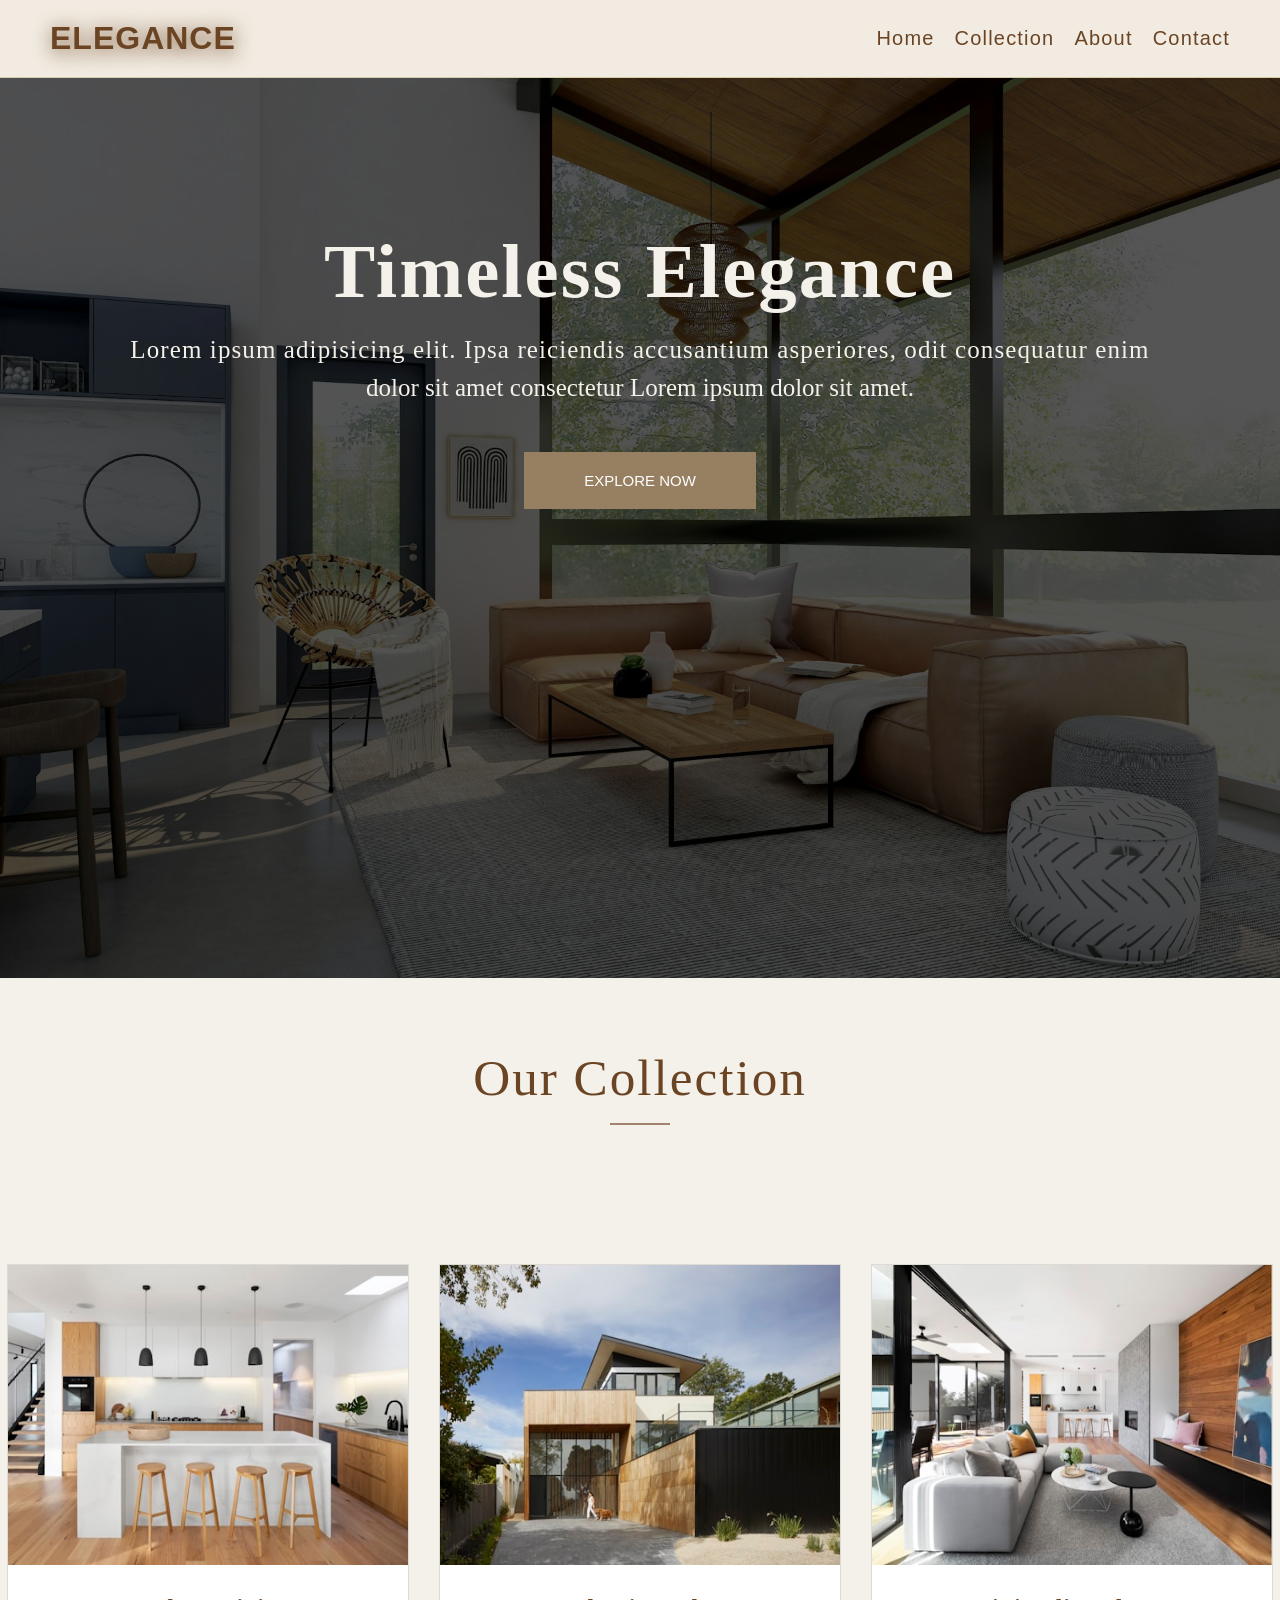
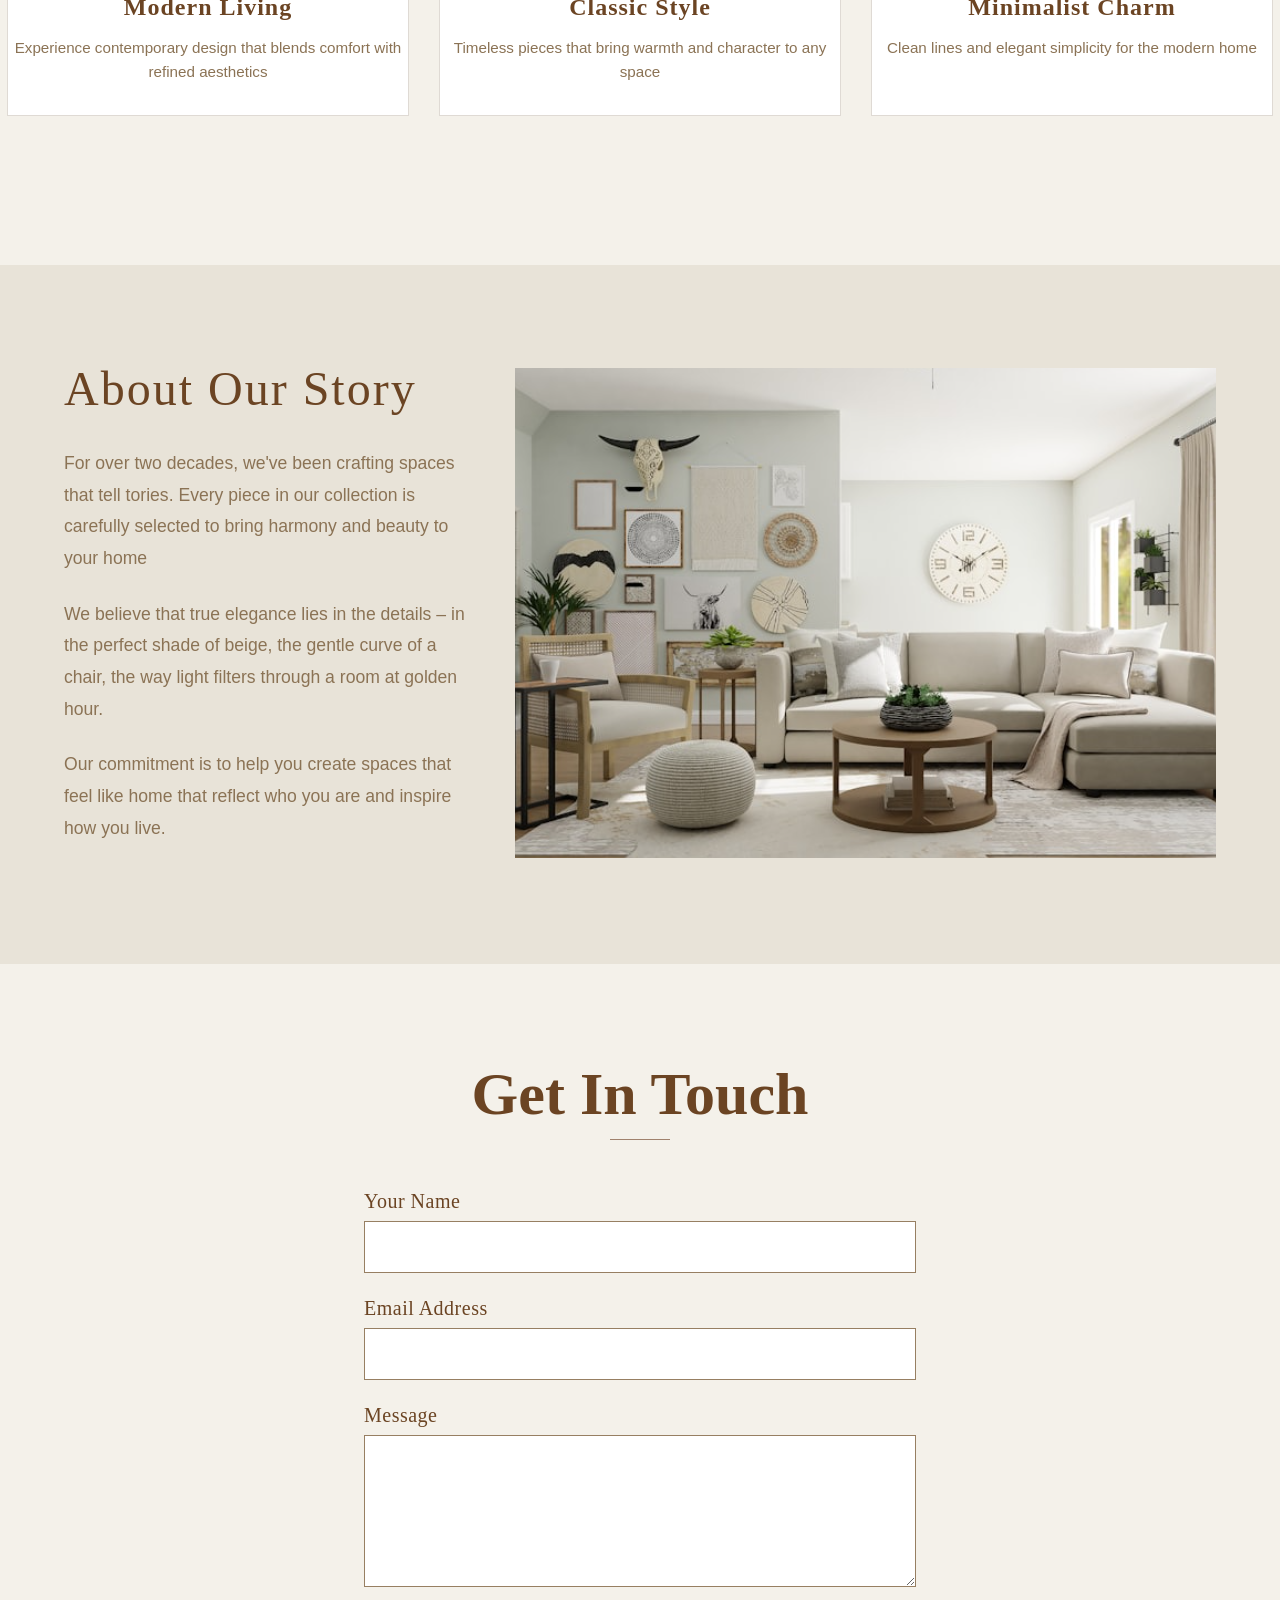
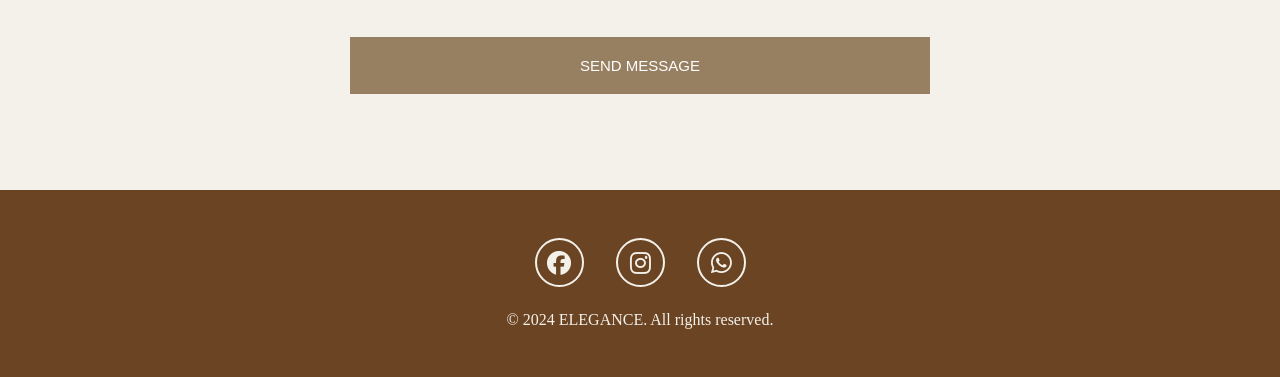
==== index.html @ 9d776164 "Rename main file to index" ====
<!DOCTYPE html>
<html lang="en">
<head>
    <meta charset="UTF-8">
    <meta name="viewport" content="width=device-width, initial-scale=1.0">
    <link rel="stylesheet" href="style.css">
    <link rel="stylesheet" href="https://cdnjs.cloudflare.com/ajax/libs/font-awesome/6.5.1/css/all.min.css">
    <title>Elegant Landing Page</title>
</head>
<body>
    

    <nav>
        <div class="container">
        <h1>ELEGANCE</h1>
        </div>
    <ul class="links">
        <li><a href="#home"> Home</a> </li>
        <li><a href="#collection"> Collection</a></li>
        <li><a href="about"> About</a></li>
        <li><a href="contact"> Contact</a></li>
    </ul>  
    </nav>


    <section id="home">
        <div class="one"> 
            <div class="two">
                <h1 class="h">Timeless Elegance</h1>
                <p class="p1">Lorem ipsum adipisicing elit. Ipsa reiciendis accusantium asperiores, odit consequatur enim</p>
                <p class="p2"> dolor sit amet consectetur Lorem ipsum dolor sit amet.</p>
                 <button> EXPLORE NOW</button>
            </div>
        </div>
    </section>
    

    <section id="collection">
        <h2>Our Collection</h2>
        <div class="line"></div>

        <div class="three">
            <div class="item">
            <img src="img1.jpeg" alt="">
            <h3>Modern Living</h3>
            <p>Experience contemporary design that blends comfort with refined aesthetics</p>
            </div>

            <div class="item">
            <img  src="img2.jpeg" >
            <h3>Classic Style</h3>
            <p>Timeless pieces that bring warmth and character to any space</p>
            </div>

            <div class="item">
            <img src="img3.jpeg" alt="">
            <h3>Minimalist Charm</h3>
            <p>Clean lines and elegant simplicity for the modern home</p>
           </div>
           
        </div>

    </section>
    <section id="about">
        <div class="five">
      <div>
        <h4>About Our Story</h4>
        <p>For over two decades, we've been crafting spaces that tell tories. Every piece in our collection is carefully selected to bring harmony and beauty to your home</p>
        <p>We believe that true elegance lies in the details – in the perfect shade of beige, the gentle curve of a chair, the way light filters through a room at golden hour.</p>
        <p>Our commitment is to help you create spaces that feel like home that reflect who you are and inspire how you live.</p>
      </div>
      <div>   
     <img src="Screenshot 2026-01-02 231420.png" alt="">
    </div>
    </div>  
    </section>



    <section id="contact" >
        <h5>Get In Touch</h5>
        <div class="lin"></div>

        <div class="list">
            <div class="six">
                <label for="name">Your Name</label>
                <input type="text" id="name">
            </div>
            <div class="six">
                <label>Email Address</label>
                <input type="text">
            </div>
            <div class="six">
                <label>Message</label>
                <textarea name="" id=""></textarea>
            </div>
        </div>
        <button>SEND MESSAGE</button>
    </section>


    <section id="footer">
        <div class="seven">
      <!-- Facebook -->
      <a href="https://www.facebook.com/share/1ERd4f9JaL/" target="_blank">
        <i class="fa-brands fa-facebook"></i>
      </a>

      <!-- Instagram -->
      <a href="https://www.instagram.com/___mariam_emad____?igsh=MWVvM3FheWhlYjA3Ng==" target="_blank">
        <i class="fa-brands fa-instagram"></i>
      </a>

      <!-- WhatsApp -->
      <a href="https://wa.me/01118352235" target="_blank">
        <i class="fa-brands fa-whatsapp"></i>
      </a>
    </div>
        <p>© 2024 ELEGANCE. All rights reserved.</p>
    </section>

</body>
</html>
---- style.css ----
*{
    margin: 0;
    padding: 0;
}

nav{
    color: #6B4423;
    display: flex;
    align-items: center;
    justify-content: space-between;
    padding: 20px 50px ;
    background-color: rgb(241, 235, 225); 
    position: sticky;
    top: 0;
    border-bottom: 1px solid rgb(214, 206, 171);
}

nav h1{
        font-size: 2rem;
        font-weight: 900;
        color: #6B4423;
        text-shadow: 2px 3px 20px #6B4423;
        letter-spacing: 1px;
        font-family: 'Lucida Sans', 'Lucida Sans Regular', 'Lucida Grande', 'Lucida Sans Unicode', Geneva, Verdana, sans-serif;
}

.links{
    display: flex;
    list-style: none;
    gap: 20px;
    font-size: 20px;
    letter-spacing: 1.2px;
               font-family: 'Trebuchet MS', 'Lucida Sans Unicode', 'Lucida Grande', 'Lucida Sans', Arial, sans-serif;

}

.links a{
    color:#6B4423;
    text-decoration: none;
    position: relative;
    padding-bottom: 5px;
}

.links a::after{
    content: '';
    position: absolute;
    bottom: 0;
    left: 0;
    width: 0;
    height: 2px;
    background-color: rgb(99, 87, 71);
    transition: 1s ease;
}

.links a:hover::after{
    width: 100%;
}


#home{
    height: 100vh;
    overflow: hidden; /*قص الزيادات*/
    background-size: cover;
    background-position: center;
    background-image:url(image.png) ;
}

.one{
    width: 100%;
    height: 100%;
    background-color: rgba(0, 0, 0, 0.668);
    overflow: hidden;
}

.two{
    text-align: center;
    margin-top: 150px;
    font-size: 25px;
    color: #F4F1EA;
}

.two .h{
    font-family: 'Georgia', serif;
    margin-bottom: 20px;
    font-size: clamp(2rem, 6vw, 5rem);
    color: #F4F1EA;
    letter-spacing: 2px;

}
.two .p1{
    margin-bottom: 10px;
    letter-spacing: 1.1px;
}

.two button{
    padding-left: 60px;
    padding-right: 60px;
    padding-bottom: 20px;
    padding-top: 20px;
    background-color: rgb(151, 127, 98);
    color: #ffffff;
    border: none;
    margin-top: 50px;
    font-size: 15px;
    transition: all 0.3s ease;
    font-family: 'Arial', sans-serif;
}

.two button:hover{
    transform: translateY(-5px) ;
    background-color: transparent;
    border: 1px solid #F4F1EA;
}

 /**//**/
#collection{
    padding-bottom: 60px;
    background-color: #F4F1EA;
    transition: transform 0.3s ease;
}

#collection h2{
    padding-top: 70px;
    font-size: clamp(2rem, 4vw, 3.5rem);
            color: #6B4423;
            font-weight: 400;
            letter-spacing: 2px;
            font-family: 'Georgia', serif;
            margin-bottom: 1rem;
            text-align: center;

}

#collection .line {
            width: 60px;
            height: 2px;
            background: #A0826D;
            margin: 0 auto;
        }

#collection .three{
    display: flex;
    flex-direction: row;
    justify-content: center;
    align-items: center;
    height: 70vh;
    gap: 30px;
    padding-top: 50px;
}

#collection .item{
  background-color: rgb(255, 255, 255); 
  width: 400px;
  height: 300px; 
  padding-bottom: 150px;
  text-align: center;
  border: 1px solid rgb(223, 218, 212);
}

#collection .item img{
    width: 400px;
    height: 300px;
}

#collection .item h3{
    padding-top: 25px;
    padding-bottom: 15px;
    font-size: 1.5rem;
    color: #6B4423;
    font-family: 'Georgia', serif;
    letter-spacing: 1px;
}

#collection .item p{
    color: #8B7355;
    font-family: Verdana, Geneva, Tahoma, sans-serif;
    font-size: 0.95rem;
    line-height: 1.6;
}


.item:hover{
    transform: translateY(-5px) ;
}

/**//**/

#about{
    background:#E8E3D8 ;
    padding: 6rem 5%;
}

#about .five{
    display: flex;
    align-items: center;
    justify-content: space-between;
    gap: 50px;
}

#about h4{
    font-size: clamp(2rem, 4vw, 3rem);
     color: #6B4423;
    font-weight: 400;
    letter-spacing: 2px;
    font-family: 'Georgia', serif;
     margin-bottom: 2rem;
}

#about p{
   color: #8B7355;
    font-family: Verdana, Geneva, Tahoma, sans-serif;
    font-size: 1.1rem;
    line-height: 1.8;
    margin-bottom: 1.5rem;
}

#about image{
    width: 100%;
            height: 400px;
            background-size: cover;
            background-position: center;
            border: 1px solid rgba(139, 115, 85, 0.2);
}

/**//**/

#contact{
    padding: 6rem 5%;
    background: #F4F1EA;
}

#contact h5{
    text-align: center;
    font-size: 60px;
    color: #6B4423;
    margin-bottom: 10px;
}

#contact .lin {
            width: 60px;
            height: 1px;
            background: #A0826D;
            margin: 0 auto;
        }

#contact .list{
    padding-top: 50px;
    display: flex;
    flex-direction: column;
    gap: 1.5rem;
    align-items: center;
}

#contact .six{
    display: flex;
    flex-direction: column;
}

#contact .six label{
    color: #6B4423;
    font-size: 20px;
    letter-spacing: 0.5px;
    margin-bottom: 0.5rem;
}

#contact input{
    width: 550px;
    height: 50px;
        border: 1px solid rgb(151, 127, 98);

}

#contact textarea{
    min-height: 150px;
    width: 550px;
        border: 1px solid rgb(151, 127, 98);

}

#contact button{
    padding-left: 230px;
    padding-right: 230px;
    padding-bottom: 20px;
    padding-top: 20px;
    background-color: rgb(151, 127, 98);
    color: #ffffff;
    border: none;
    margin-top: 50px;
    font-size: 15px;
display: block;  
    margin-left: auto;
    margin-right: auto;
    transition: all 0.3s ease;
}

#contact button:hover{
    color: #8B7355;
    background-color: transparent;
    border: 1px solid #8B7355;
}

/**//**/
#footer{
    background: #6B4423;
            color: #F4F1EA;
            padding: 3rem 5%;
            text-align: center;
}

footer p {
            font-family: Verdana, Geneva, Tahoma, sans-serif;
            font-size: 0.95rem;
            letter-spacing: 1px;
            opacity: 0.9;
        }

        .seven {
            display: flex;
            justify-content: center;
            gap: 2rem;
            margin-bottom: 1.5rem;
        }

        .seven a {
            color: #F4F1EA;
            text-decoration: none;
            font-size: 1.5rem;
            transition: all 0.3s ease;
            width: 45px;
            height: 45px;
            display: flex;
            align-items: center;
            justify-content: center;
            border: 2px solid #F4F1EA;
            border-radius: 50%;
        }

        .seven a:hover {
            background: #F4F1EA;
            color: #6B4423;
            transform: translateY(-3px);
        }
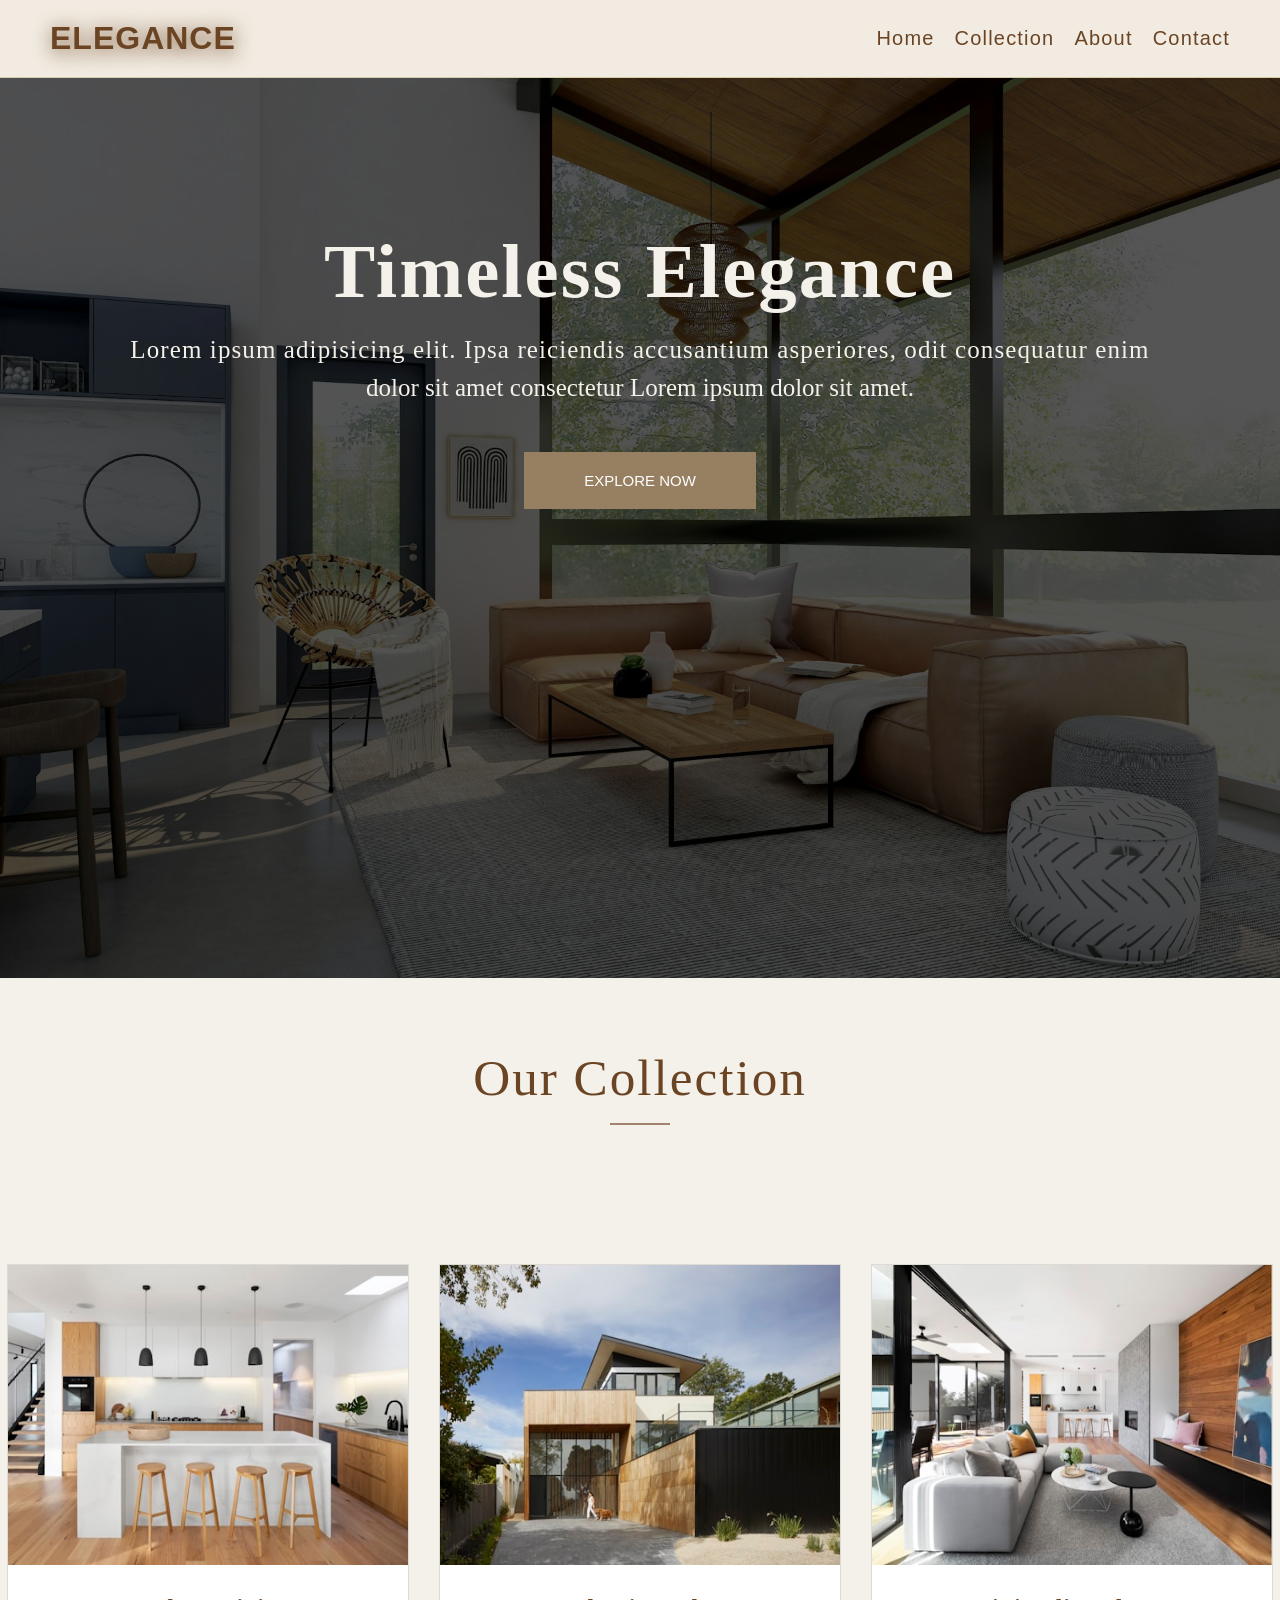
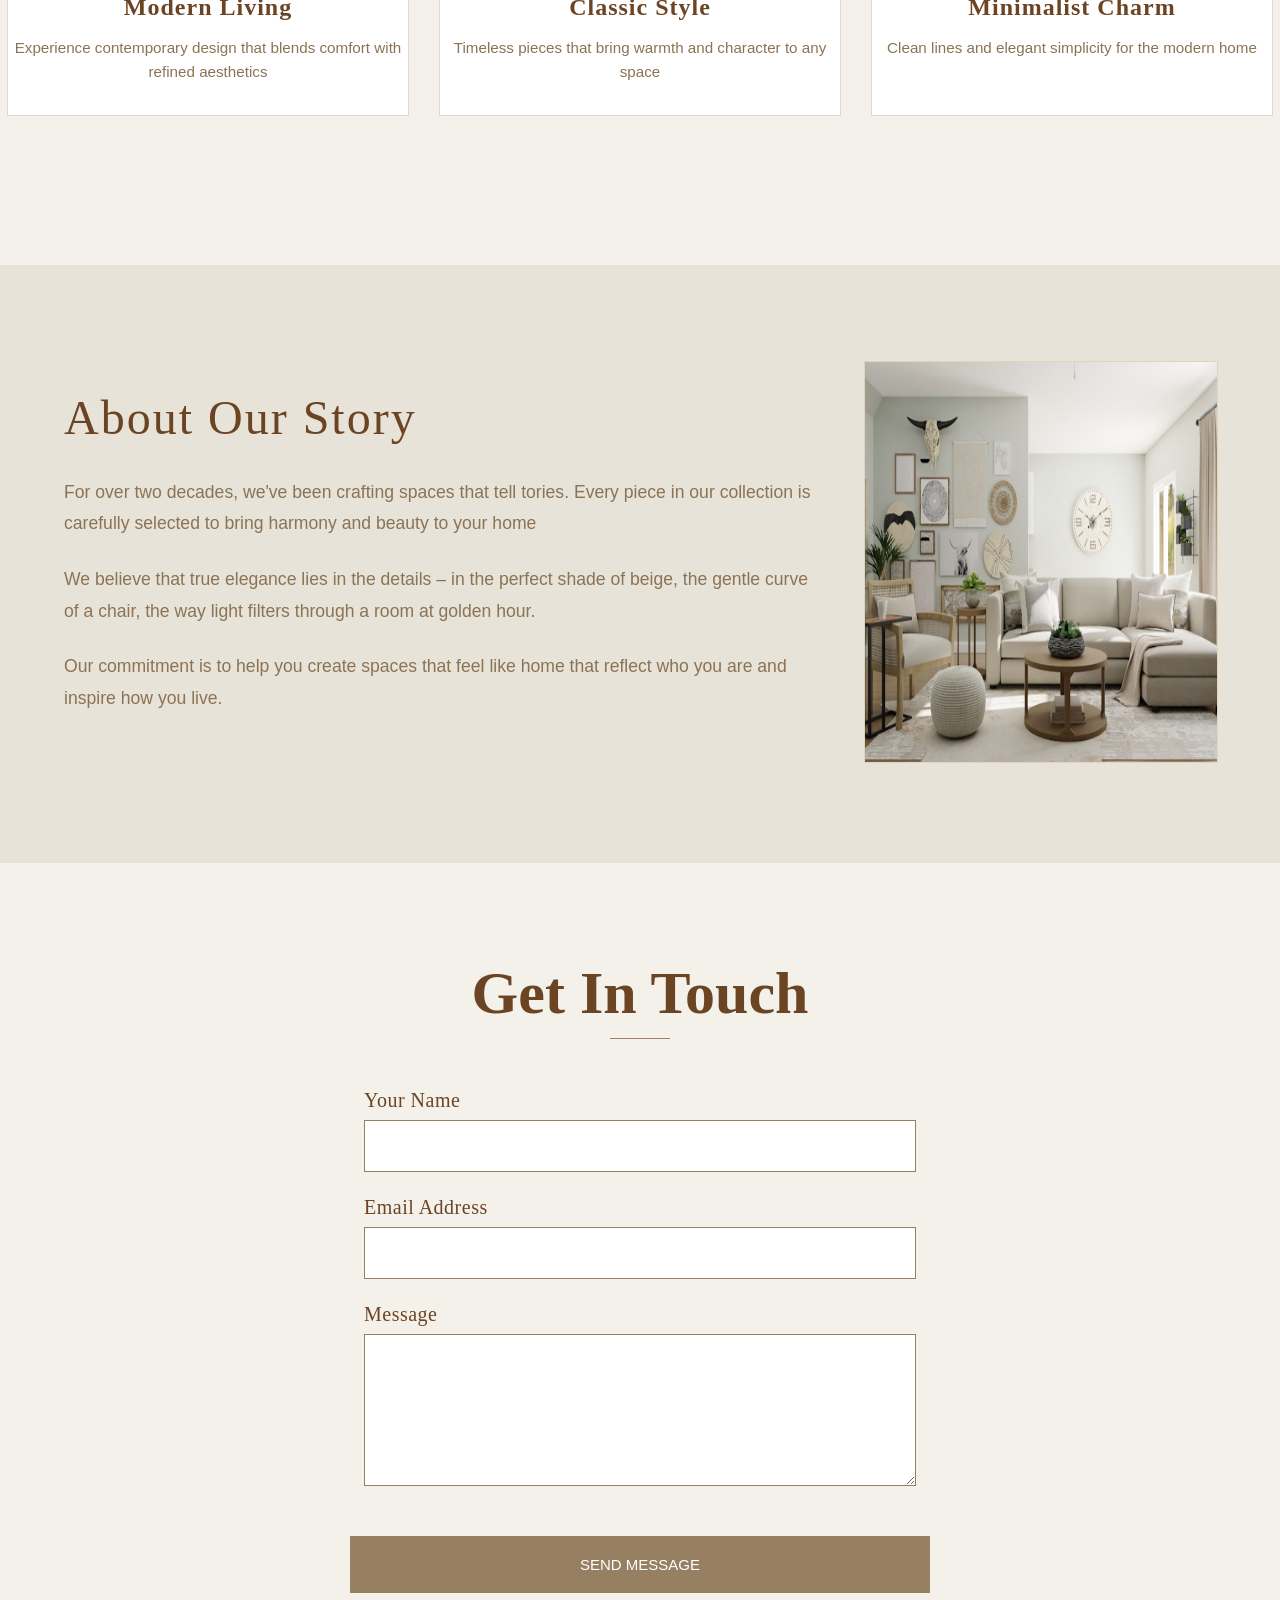
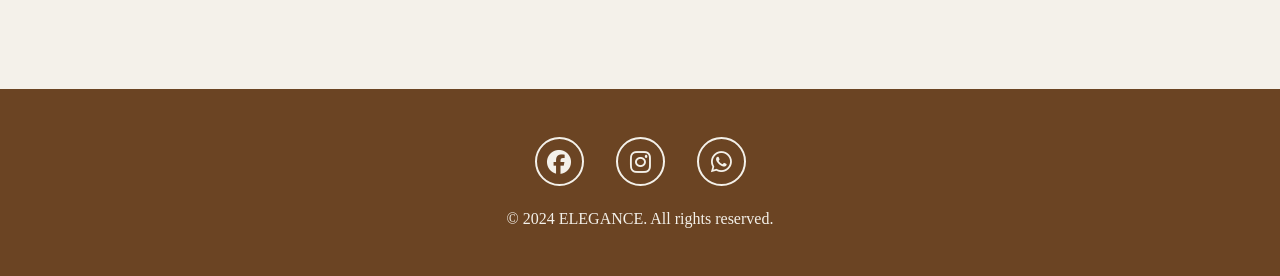
==== commit 60a72a5a: "Add project files" ====
--- a/index.html
+++ b/index.html
@@ -17,8 +17,8 @@
     <ul class="links">
         <li><a href="#home"> Home</a> </li>
         <li><a href="#collection"> Collection</a></li>
-        <li><a href="about"> About</a></li>
-        <li><a href="contact"> Contact</a></li>
+        <li><a href="#about"> About</a></li>
+        <li><a href="#contact"> Contact</a></li>
     </ul>  
     </nav>
 
--- a/style.css
+++ b/style.css
@@ -214,12 +214,12 @@
     margin-bottom: 1.5rem;
 }
 
-#about image{
+#about img{
     width: 100%;
             height: 400px;
             background-size: cover;
             background-position: center;
-            border: 1px solid rgba(139, 115, 85, 0.2);
+            border: 1px solid rgba(207, 146, 66, 0.2);
 }
 
 /**//**/
@@ -339,4 +339,56 @@
             background: #F4F1EA;
             color: #6B4423;
             transform: translateY(-3px);
-        }+        }
+
+
+
+        /* Media Query للموبايلات والشاشات الصغيره */
+@media (max-width: 768px) {
+    /* 1. ضبط الـ Navbar */
+    nav {
+        padding: 15px 20px;
+    }
+    nav h1 {
+        font-size: 1.5rem;
+    }
+    .links {
+        gap: 10px;
+        font-size: 16px;
+    }
+
+    /* 2. قسم الـ Collection والكاردز */
+    #collection .three {
+        flex-direction: column; /* تخلي الكاردز تحت بعضها مش جنب بعض */
+        height: auto;
+        padding-top: 20px;
+    }
+    #collection .item {
+        width: 90%; /* عرض مرن متجاوب */
+        max-width: 350px;
+        height: auto;
+        padding-bottom: 20px;
+    }
+    #collection .item img {
+        width: 100%;
+        height: 220px;
+    }
+
+    /* 3. قسم الـ About */
+    #about .five {
+        flex-direction: column;
+        gap: 30px;
+    }
+
+    /* 4. قسم الـ Contact والفورم */
+    #contact input, 
+    #contact textarea {
+        width: 100%; /* تملى الشاشة بالكامل بدل 550px الثابتة */
+        max-width: 100%;
+    }
+    #contact button {
+        padding-left: 20px;
+        padding-right: 20px;
+        width: 100%; /* زرار عريض متجاوب */
+    }
+}
